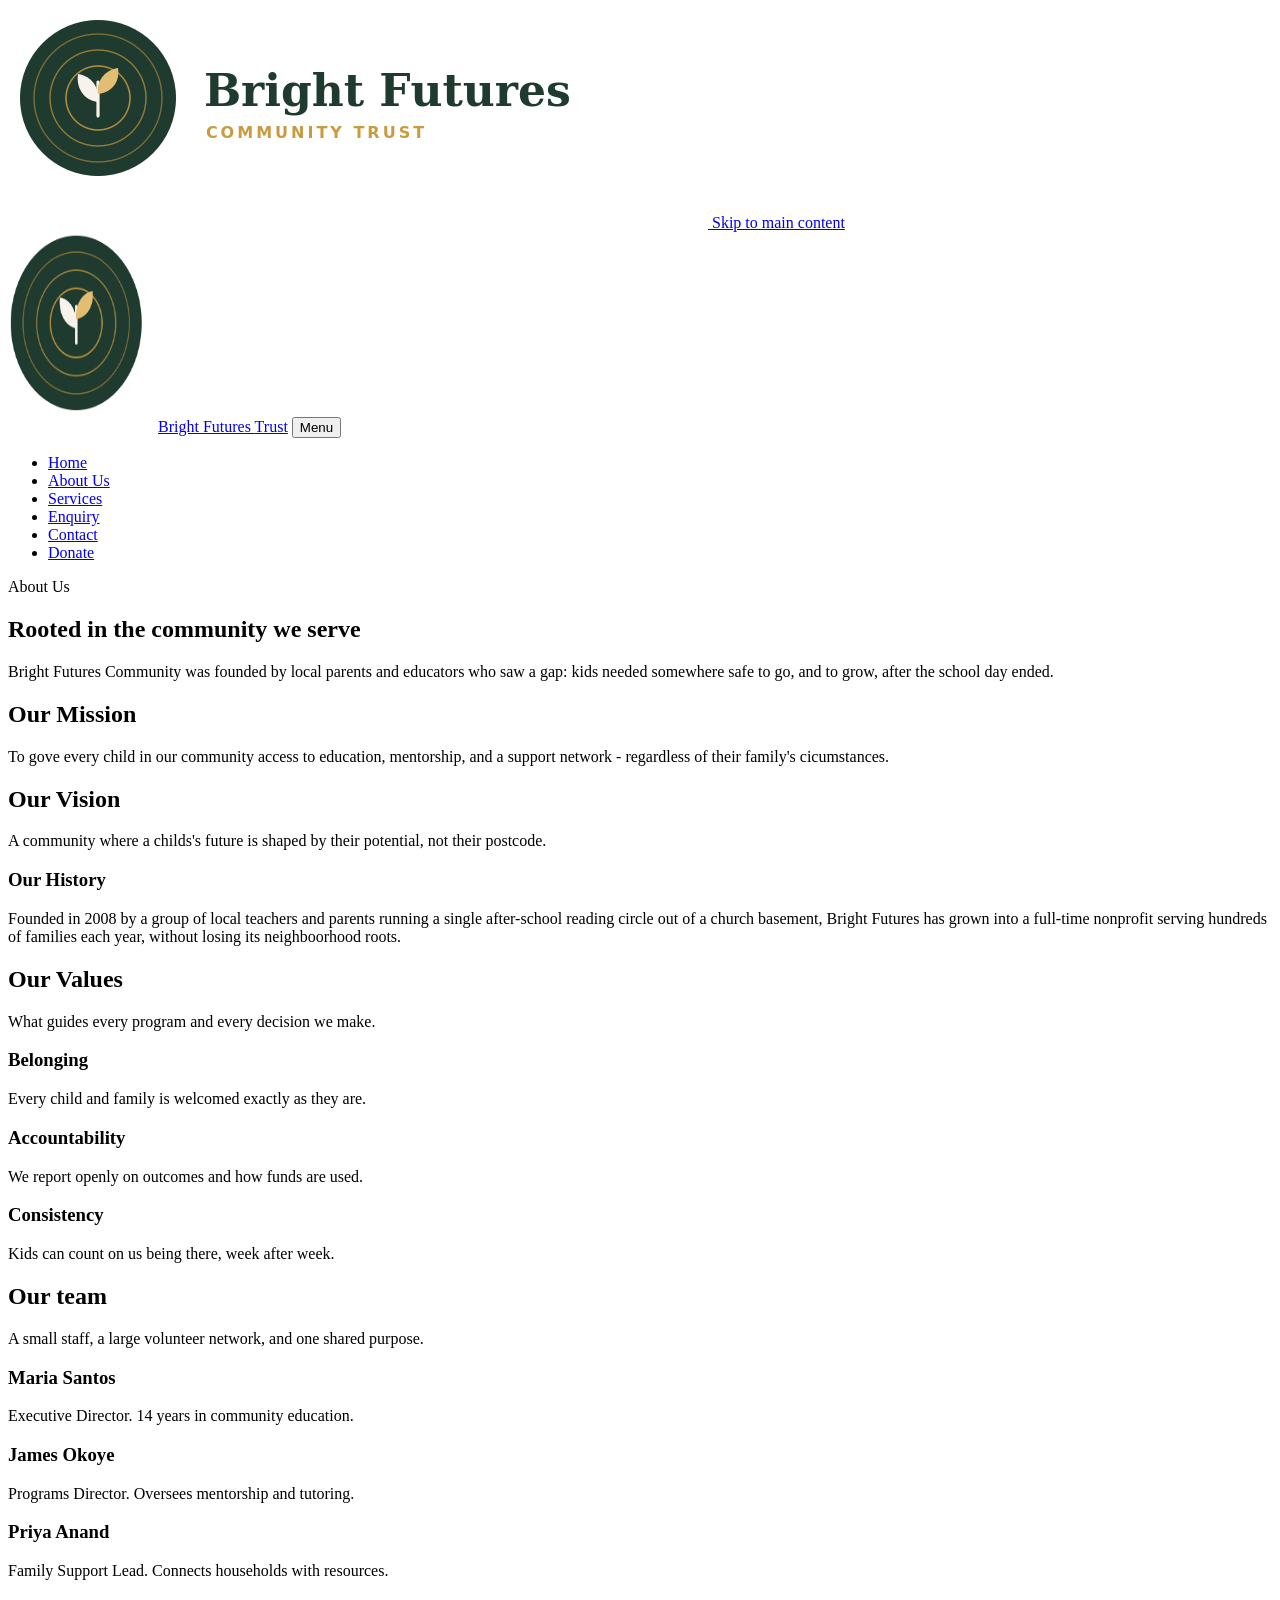
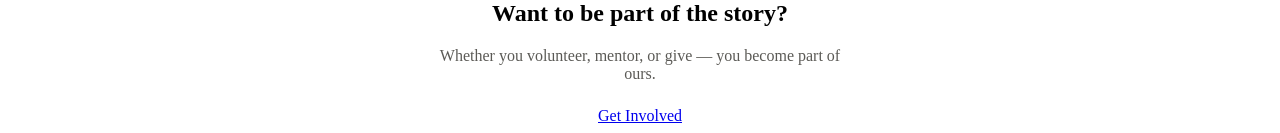
==== about.html @ 19607c4e "Code2.0" ====
<!DOCTYPE html>
<html lang="en">
    <head>
        <meta charset="UTF-8">
        <meta name="viewport" content="width=device-width, initial-scale=1.0">
    <title>Home | Bright Futures Community Trust</title>
    <meta name="description" content="Bright Futures Community Trust is a non-profit organization dedicated to supporting and empowering communities through various initiatives and programs.">
   <a class="icon" type="image.png" href="Images/Logo Name.png">
    <img src="Images\Logo Name.png" alt="Bright Future Community Trust Logo">
    </a>
    </head>
    <body>
      
        <a class="skip-link" href="#main">Skip to main content</a>
 
<header class="site-header">
  <nav class="nav-bar" aria-label="Primary">
    <a class="logo" href="index.html"><img src="Images/Logo Icon.png" alt="" width="150" height="200">Bright Futures <span>Trust</span></a>
    <button class="nav-toggle" aria-label="Toggle menu">Menu</button>
    <ul class="nav-links">
      <li><a href="index.html" aria-current="page">Home</a></li>
      <li><a href="about.html">About Us</a></li>
      <li><a href="services.html">Services</a></li>
      <li><a href="enquiry.html">Enquiry</a></li>
      <li><a href="contact.html">Contact</a></li>
      <li><a class="nav-donate" href="enquiry.html">Donate</a></li>
    </ul>
  </nav>
</header>

<main id="main">

    <section class="page-header">
        <div class="wrap">
            <p class="eyebrow">About Us</p>
            <h1>Rooted in the community we serve</h1>
            <p>Bright Futures Community was founded by local parents and educators who saw a gap: kids needed somewhere safe to go, and to grow, after the school day ended.</p>

        </div>
    </section>

    <section class="section">
        <div class="wrap grid-2">
            <div>
                <h2>Our Mission</h2>
                <p>To gove every child in our community access to education, mentorship, and a support network - regardless of their family's cicumstances.</p>
                <h2>Our Vision</h2>
                <p>A community where a childs's future is shaped by their potential, not their postcode.</p>
            
            </div>
            <div class="card">
                <h3>Our History</h3>
                <p>Founded in 2008 by a group of local teachers and parents running a single after-school reading circle out of a church basement, Bright Futures has grown into a full-time nonprofit serving hundreds of families each year, without losing its neighboorhood roots.</p>
            </div>
        </div>
    </section>

    <section class="section section-alt">
        <div class="wrap">
            <h2>Our Values</h2>
            <p>What guides every program and every decision we make.</p>
        </div>
        <div class="grid-3">
            <h3>Belonging</h3>
             <p>Every child and family is welcomed exactly as they are.</p>
        </div>
        <div class="card">
          <h3>Accountability</h3>
          <p>We report openly on outcomes and how funds are used.</p>
        </div>
        <div class="card">
          <h3>Consistency</h3>
          <p>Kids can count on us being there, week after week.</p>
        </div>
      </div>
    </div>
  </section>

    <section class="section">
    <div class="wrap">
      <div class="section-title">
        <h2>Our team</h2>
        <p>A small staff, a large volunteer network, and one shared purpose.</p>
      </div>
      <div class="grid-3">
        <div class="card">
          <h3>Maria Santos</h3>
          <p>Executive Director. 14 years in community education.</p>
        </div>
        <div class="card">
          <h3>James Okoye</h3>
          <p>Programs Director. Oversees mentorship and tutoring.</p>
        </div>
        <div class="card">
          <h3>Priya Anand</h3>
          <p>Family Support Lead. Connects households with resources.</p>
        </div>
      </div>
    </div>
  </section>

  <section class="section section-alt">
    <div class="wrap" style="text-align:center;">
      <h2>Want to be part of the story?</h2>
      <p style="max-width:52ch;margin:0 auto 24px;color:#5B5A56;">Whether you volunteer, mentor, or give — you become part of ours.</p>
      <a class="btn btn-primary" href="enquiry.html">Get Involved</a>
    </div>
  </section>

</main>
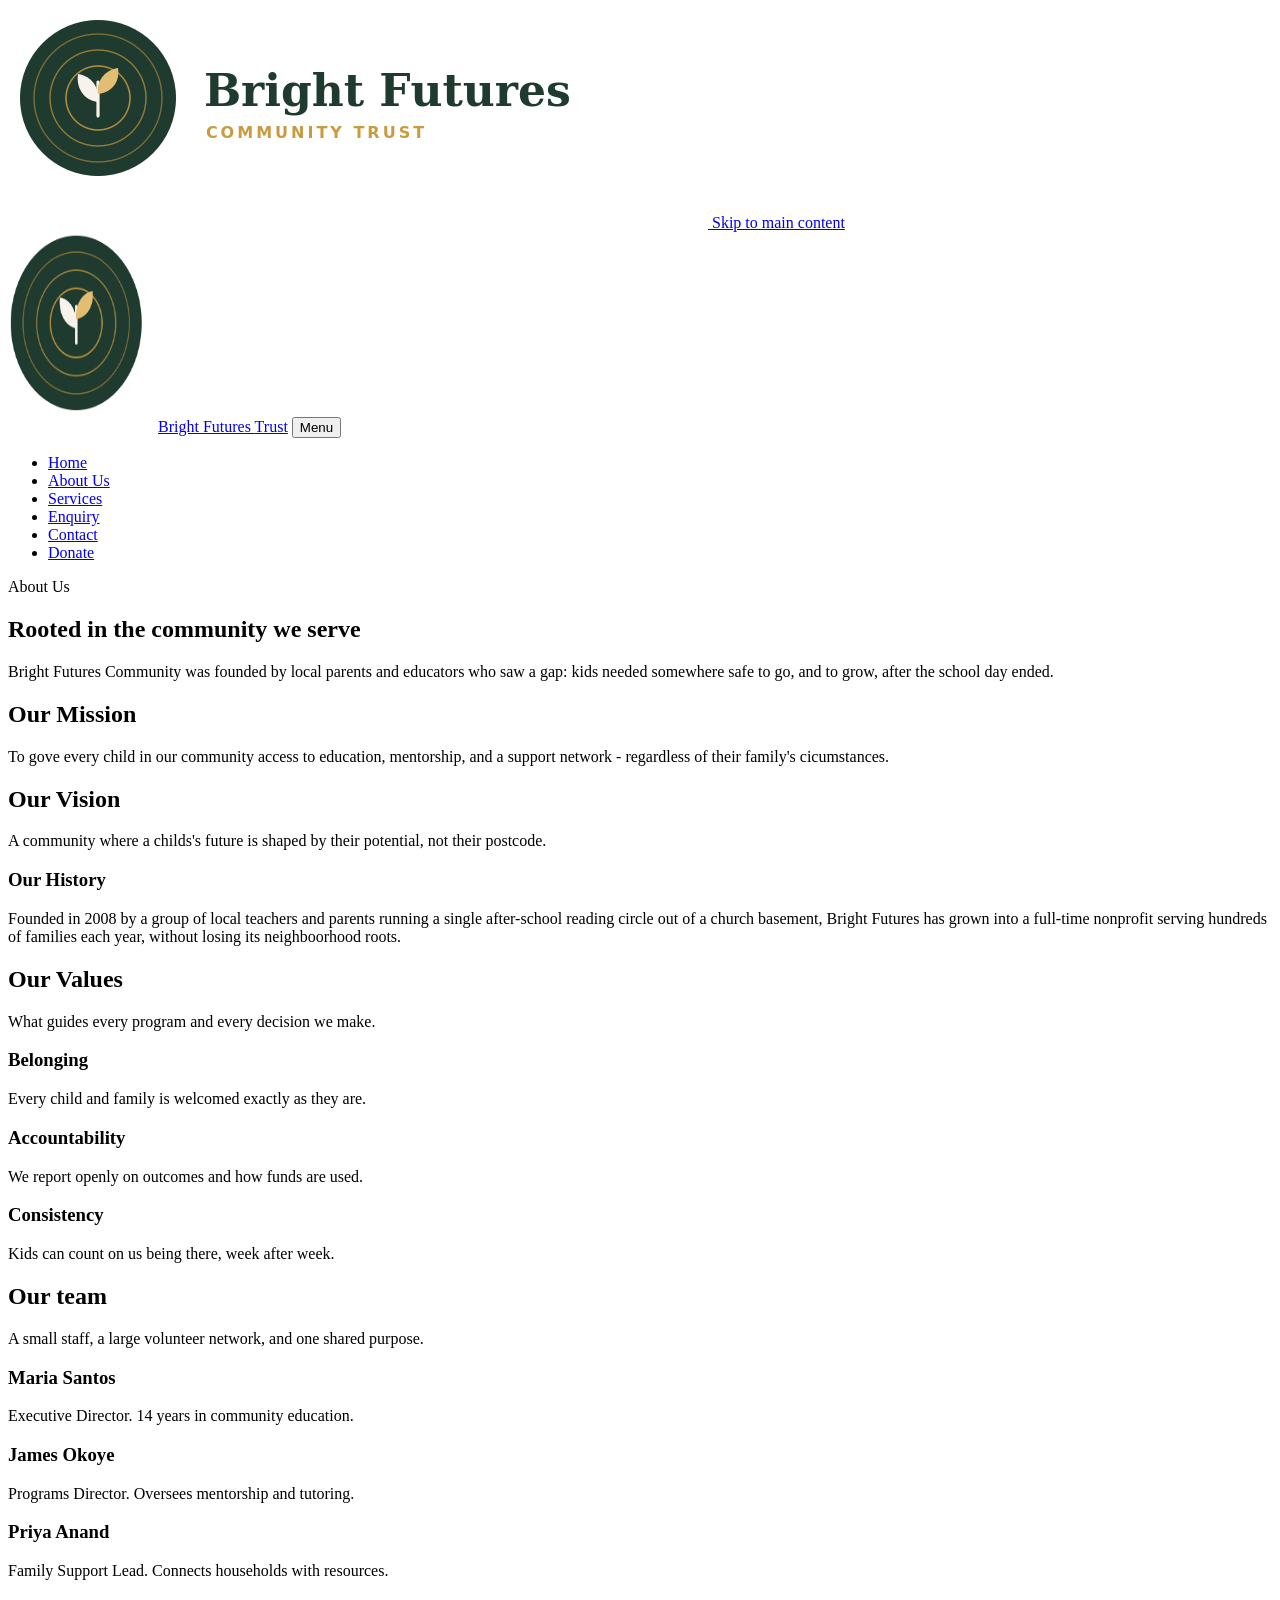
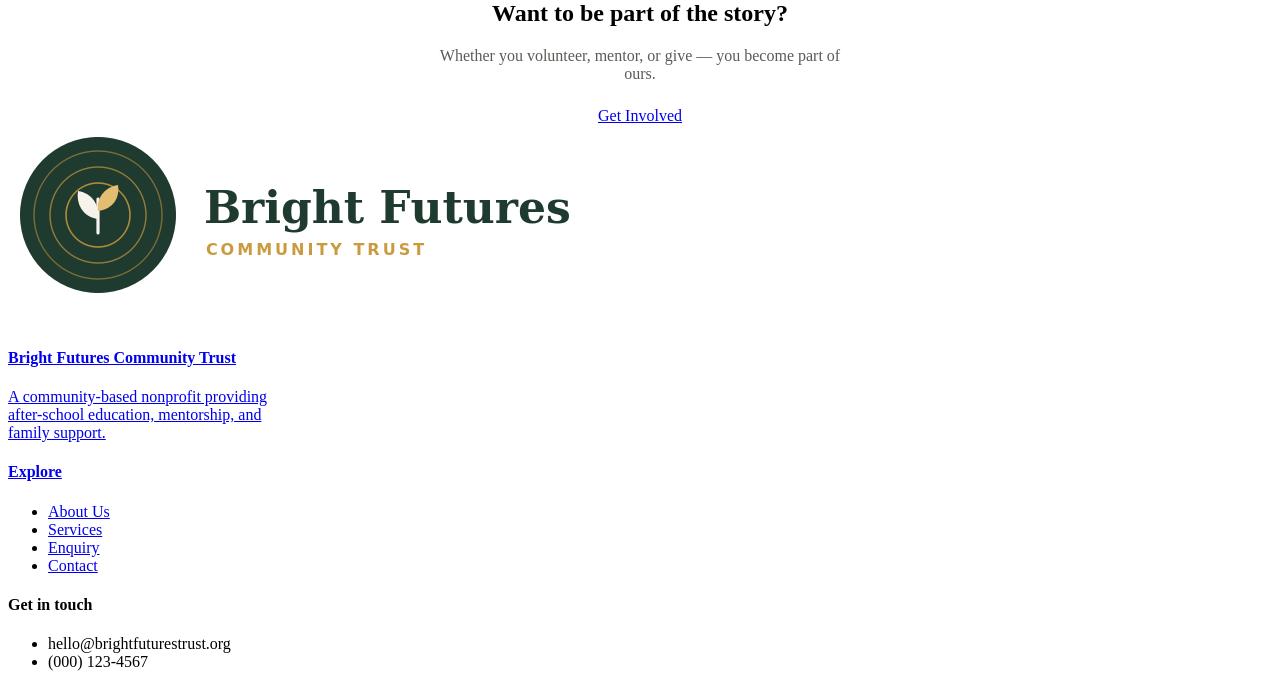
==== commit 399cfca4: "Code 20:22" ====
--- a/about.html
+++ b/about.html
@@ -3,7 +3,7 @@
     <head>
         <meta charset="UTF-8">
         <meta name="viewport" content="width=device-width, initial-scale=1.0">
-    <title>Home | Bright Futures Community Trust</title>
+    <title>About Us | Bright Futures Community Trust</title>
     <meta name="description" content="Bright Futures Community Trust is a non-profit organization dedicated to supporting and empowering communities through various initiatives and programs.">
    <a class="icon" type="image.png" href="Images/Logo Name.png">
     <img src="Images\Logo Name.png" alt="Bright Future Community Trust Logo">
@@ -109,3 +109,35 @@
 
 </main>
 
+<footer class="site-footer">
+  <div class="wrap">
+    <div class="footer-grid">
+      <div>
+        <a class="icon" type="image.png" href="Images/Logo Name.png">
+    <img src="Images\Logo Name.png" alt="Bright Future Community Trust Logo">
+        <h4 style="margin-top:0;">Bright Futures Community Trust</h4>
+        <p style="max-width:34ch;">A community-based nonprofit providing after-school education, mentorship, and family support.</p>
+      </div>
+      <div>
+        <h4>Explore</h4>
+        <ul>
+          <li><a href="about.html">About Us</a></li>
+          <li><a href="services.html">Services</a></li>
+          <li><a href="enquiry.html">Enquiry</a></li>
+          <li><a href="contact.html">Contact</a></li>
+        </ul>
+      </div>
+      <div>
+        <h4>Get in touch</h4>
+        <ul>
+          <li>hello@brightfuturestrust.org</li>
+          <li>(000) 123-4567</li>
+        </ul>
+      </div>
+    </div>
+   
+  </div>
+</footer>
+    
+</body>
+</html>
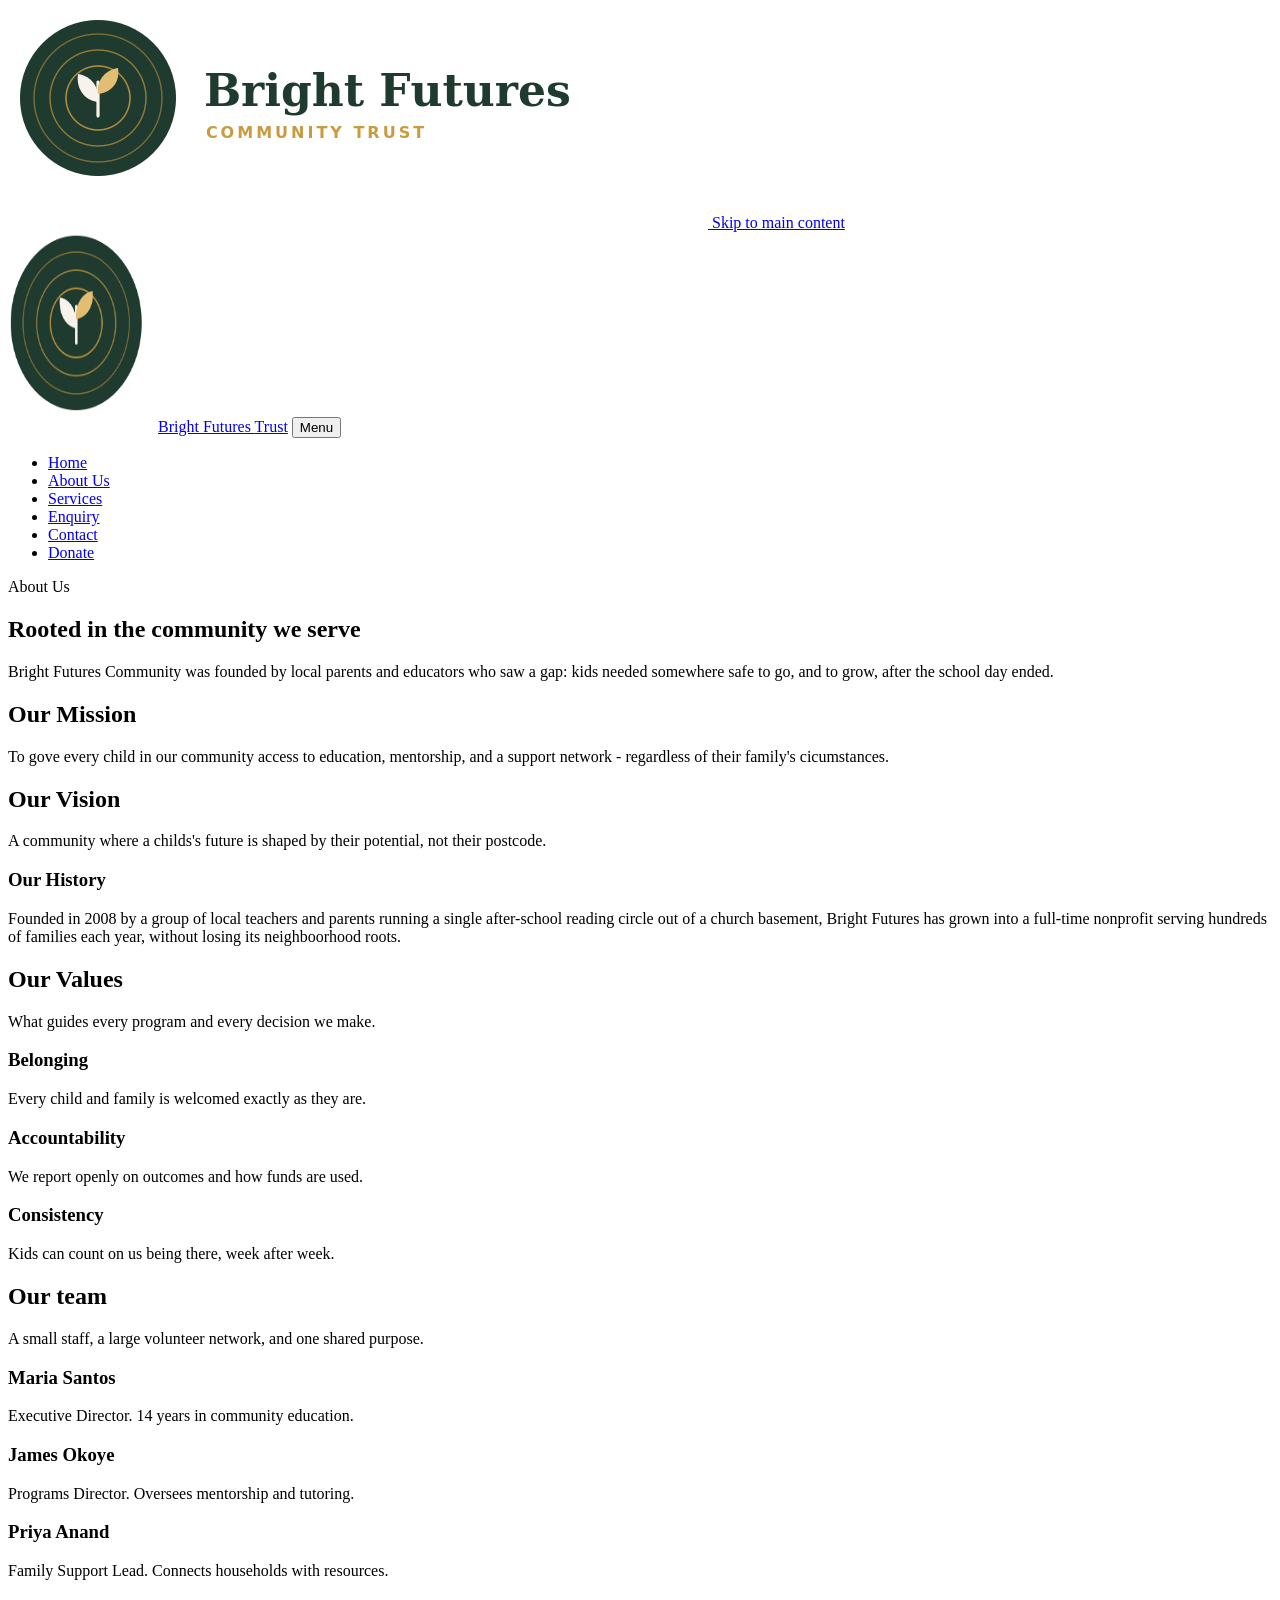
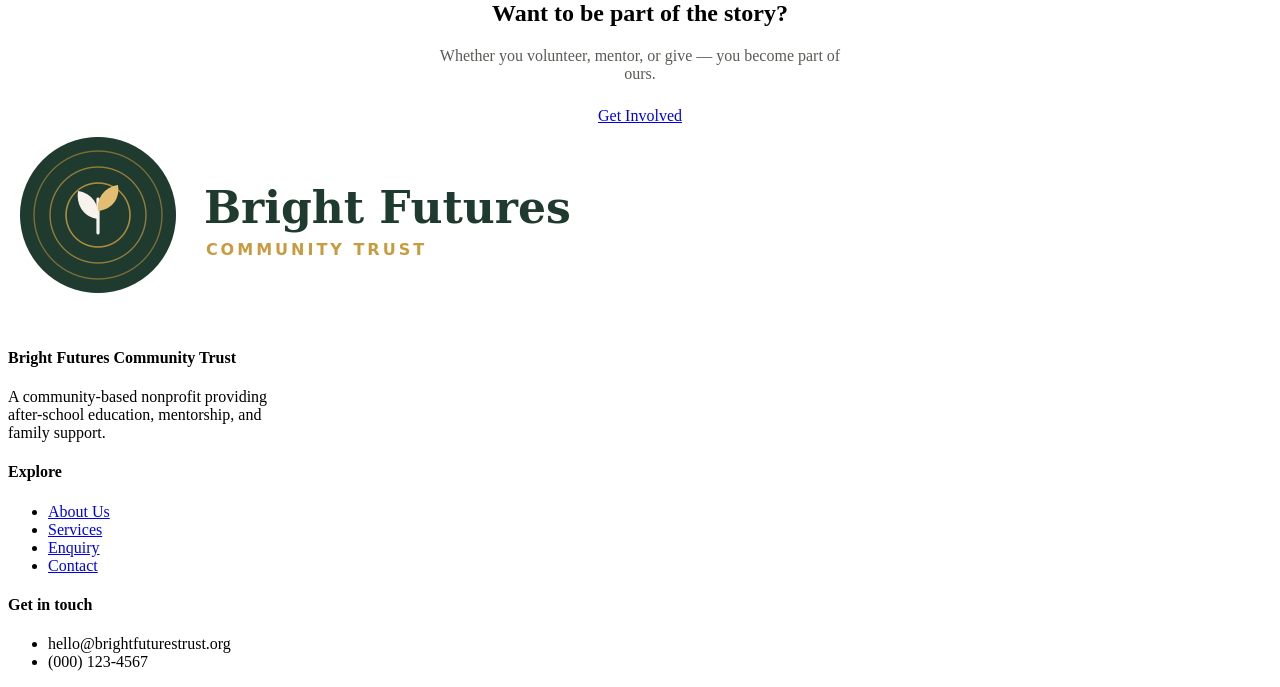
==== commit 7aefc2fb: "Fix footer logo link and adjust indentation for consistency" ====
--- a/about.html
+++ b/about.html
@@ -114,7 +114,8 @@
     <div class="footer-grid">
       <div>
         <a class="icon" type="image.png" href="Images/Logo Name.png">
-    <img src="Images\Logo Name.png" alt="Bright Future Community Trust Logo">
+          <img src="Images/Logo Name.png" alt="Bright Future Community Trust Logo">
+        </a>
         <h4 style="margin-top:0;">Bright Futures Community Trust</h4>
         <p style="max-width:34ch;">A community-based nonprofit providing after-school education, mentorship, and family support.</p>
       </div>
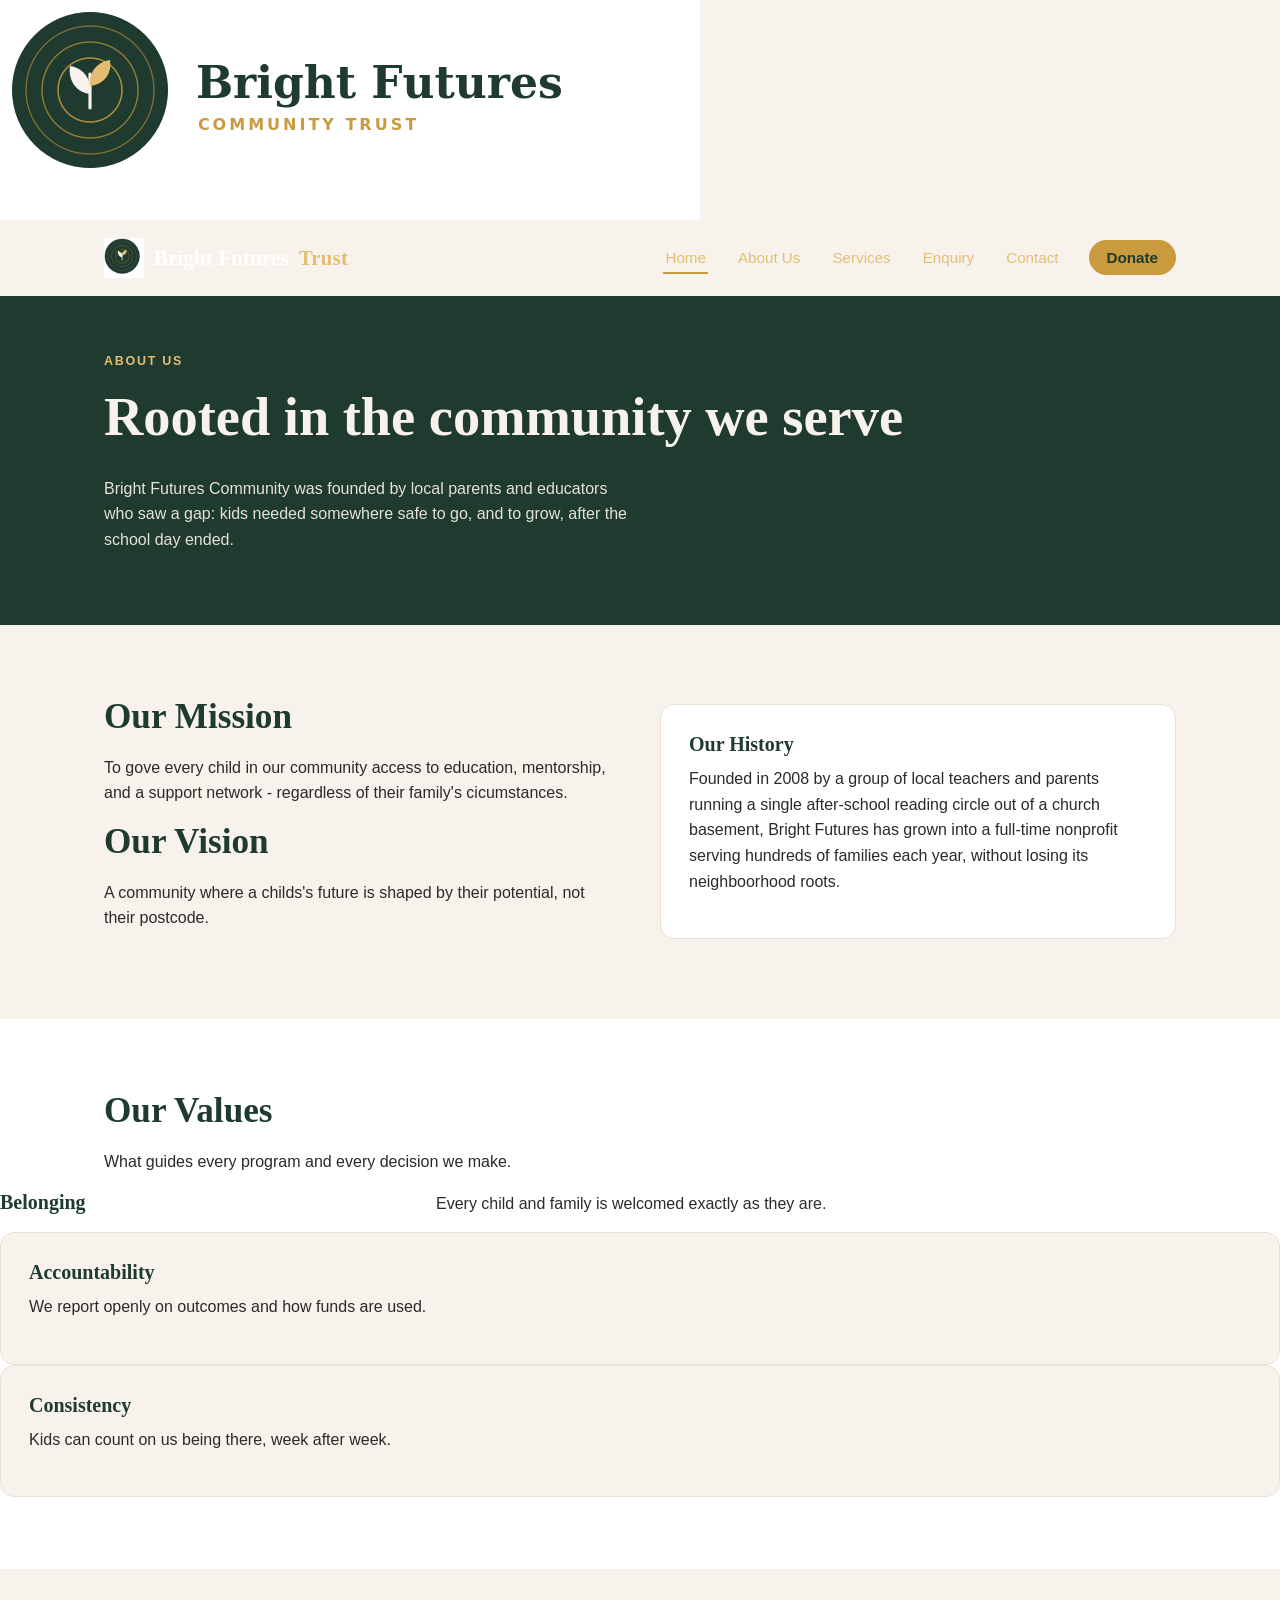
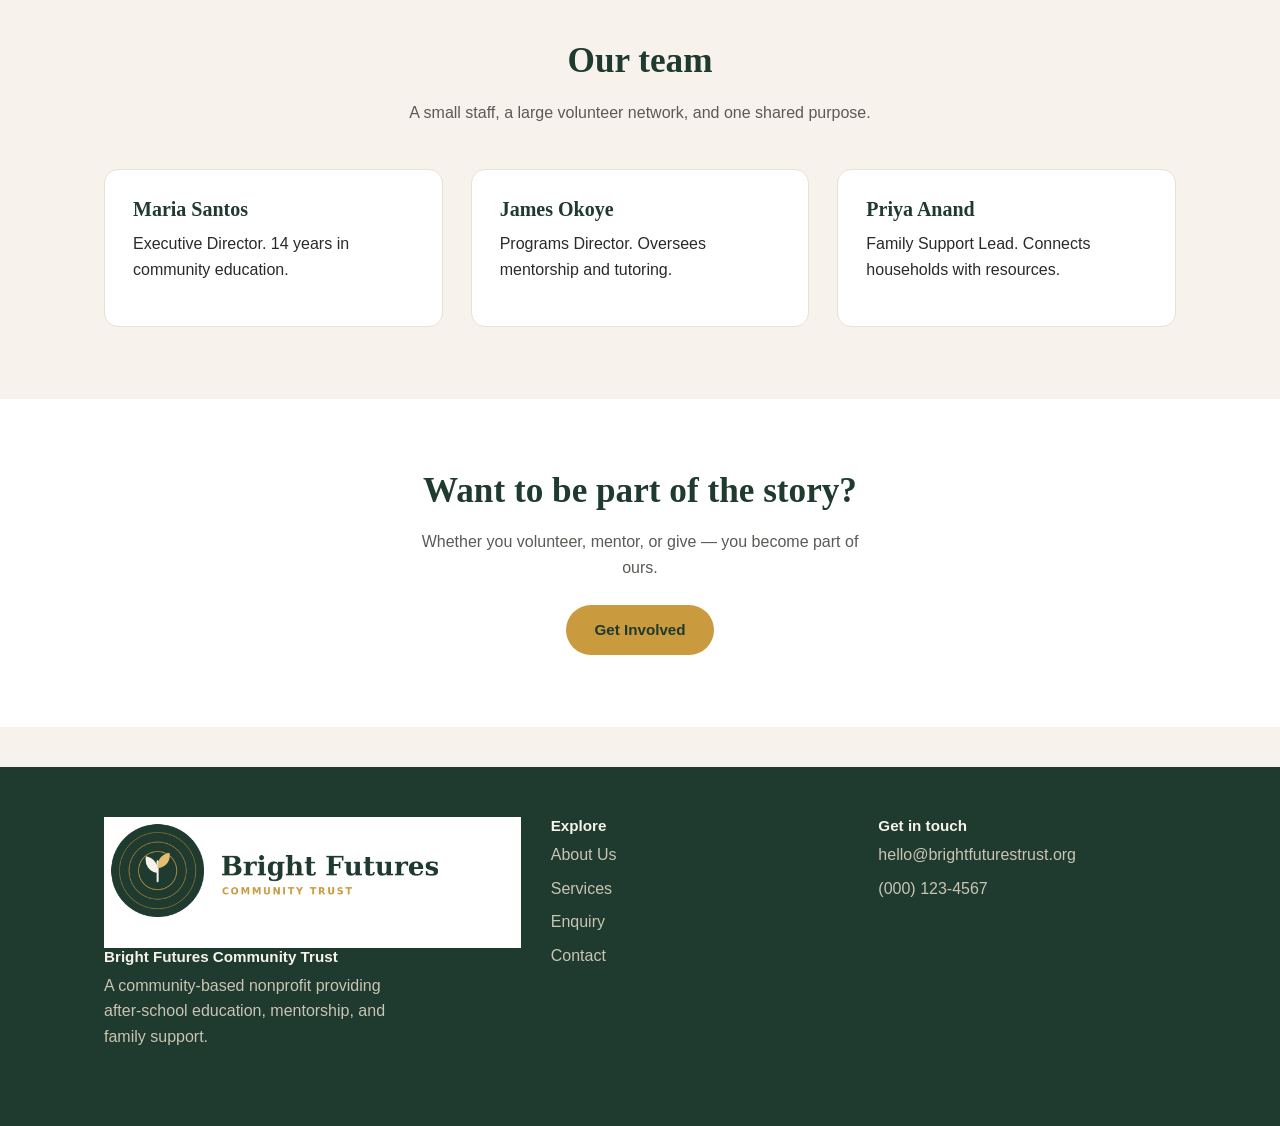
==== commit 7d6cd486: "Add stylesheet link to HTML files and update color in CSS for navigation links" ====
--- a/about.html
+++ b/about.html
@@ -5,6 +5,7 @@
         <meta name="viewport" content="width=device-width, initial-scale=1.0">
     <title>About Us | Bright Futures Community Trust</title>
     <meta name="description" content="Bright Futures Community Trust is a non-profit organization dedicated to supporting and empowering communities through various initiatives and programs.">
+    <link rel="stylesheet" href="style.css">
    <a class="icon" type="image.png" href="Images/Logo Name.png">
     <img src="Images\Logo Name.png" alt="Bright Future Community Trust Logo">
     </a>
--- a/style.css
+++ b/style.css
@@ -0,0 +1,450 @@
+@import url('https://fonts.googleapis.com/css2?family=Fraunces:opsz,wght@9..144,400;9..144,600;9..144,700&family=Inter:wght@400;500;600;700&display=swap');
+
+:root {
+    --forest: #1F3A2E;
+    --forest-light:#2C4F3D;
+    --gold: #C99A3E;
+    --gold-light: #E3BE72;
+    --cream: #F7F3EC;
+    --charcoal: #2B2A28;
+    --sage: #7C9885;
+    --white: #FFFFFF;
+    --max-width: 1120px;
+
+}
+
+* { box-sizing: border-box; }
+ 
+html { scroll-behavior: smooth; }
+ 
+body {
+  margin: 0;
+  font-family: 'Inter', sans-serif;
+  color: var(--charcoal);
+  background: var(--cream);
+  line-height: 1.6;
+}
+
+h1, h2, h3, h4 {
+  font-family: 'Fraunces', serif;
+  color: var(--forest);
+  margin: 0 0 0.5em;
+  line-height: 1.15;
+}
+ 
+h1 { font-size: clamp(2.2rem, 5vw, 3.4rem); font-weight: 600; }
+h2 { font-size: clamp(1.6rem, 3vw, 2.2rem); font-weight: 600; }
+h3 { font-size: 1.25rem; font-weight: 600; }
+
+p { margin: 0 0 1em; }
+
+a {color: inherit; }
+
+img { max-width: 100%; display: block; }
+
+.wrap {
+  max-width: var(--max-width);
+  margin: 0 auto;
+  padding: 0 24px;
+}
+
+.skip-link {
+  position: absolute;
+  top: -999px;
+  left: 0;
+  background: var(--gold);
+  color: var(--forest);
+  padding: 10px 16px;
+  z-index: 100;
+}
+.skip-link:focus { left:16px; top:16px; }
+
+.siteheader {
+  background: var(--forest);
+  color: var(--cream);
+  position: sticky;
+  top: 0;
+  z-index: 55;
+}
+
+.nav-bar { 
+  display: flex;
+  align-items: center;
+  justify-content: space-between;
+  padding: 18px 24px;
+  max-width: var(--max-width);
+  margin: 0 auto;
+}
+
+.logo {
+  font-family: 'Fraunces', serif;
+  font-size: 1.3rem;
+  font-weight: 700;
+ color: var(--white);
+  text-decoration: none;
+  letter-spacing: 0.01em;
+  display: flex;
+  align-items: center;
+  gap: 10px; 
+}
+.logo img {
+  width: auto;
+  height: 40px;
+  object-fit: block;
+}
+.logo span { color: var(--gold-light); }
+
+.nav-links {
+  list-style: none;
+  display: flex;
+  gap: 28px;
+  margin: 0;
+  padding: 0;
+}
+
+.nav-links a {
+  text-decoration: none;
+  color: var(--gold-light);
+  font-weight: 500;
+  font-size: 0.95rem;
+  padding: 6px 2px;
+  border-bottom: 2px solid transparent;
+  transition: border-color 0.2s ease;
+}
+
+.nav-links a:hover,
+.nav-links a[aria-current="page"] {
+  border-bottom-color: var(--gold);
+}
+
+.nav-donate {
+  background: var(--gold);
+  color: var(--forest) !important;
+  padding: 9px 18px !important;
+  border-radius: 999px;
+  border-bottom: none !important;
+  font-weight: 700 !important;
+}
+.nav-donate:hover { background: var(--gold-light); }
+
+.nav-toggle {
+  display: none;
+  background: none;
+  border: 1px solid var(--cream);
+  color: var(--cream);
+  padding: 8px 12px;
+  border-radius: 6px;
+  font-size: 0.9rem;
+}
+
+.hero {
+  background: linear-gradient(180deg, var(--forest) 0%, var(--forest-light) 100%);
+  color: var(--cream);
+  padding: 80px 0 100px;
+  position: relative;
+  overflow: hidden;
+}
+
+.hero-inner {
+  max-width: var(--max-width);
+  margin: 0 auto;
+  padding: 0 24px;
+  display: grid;
+  grid-template-columns: 1,1fr 0.9fr;
+  gap: 40px;
+  align-items: center;
+  position: relative;
+  z-index: 2;
+}
+
+.eyebrow {
+  text-transform: uppercase;
+  letter-spacing: 0.14em;
+  font-size: 0.78rem;
+  color: var(--gold-light);
+  font-weight: 700;
+  margin-bottom: 14px;
+}
+ 
+.hero h1,
+.page-header h1 {
+  color: var(--cream);
+}
+ 
+.hero p.lead {
+  font-size: 1.1rem;
+  color: #E7E2D6;
+  max-width: 46ch;
+}
+ 
+.btn {
+  display: inline-block;
+  text-decoration: none;
+  font-weight: 700;
+  padding: 13px 28px;
+  border-radius: 999px;
+  font-size: 0.95rem;
+  transition: transform 0.15s ease, background 0.2s ease;
+}
+.btn:hover { transform: translateY(-1px); }
+ 
+.btn-primary { background: var(--gold); color: var(--forest); }
+.btn-primary:hover { background: var(--gold-light); }
+ 
+.btn-outline {
+  background: transparent;
+  border: 1.5px solid var(--cream);
+  color: var(--cream);
+  margin-left: 12px;
+}
+.btn-outline:hover { background: rgba(255,255,255,0.1); }
+
+.cta-row { margin-top: 30px; }
+
+.section { padding: 72px 0; }
+.section-alt { background: var(--white); }
+.section-title { text-align: center; max-width: 640px; margin: 0 auto 44px; }
+.section-title p { color: #5B5A56; }
+ 
+.grid-3 {
+  display: grid;
+  grid-template-columns: repeat(3, 1fr);
+  gap: 28px;
+}
+ 
+.grid-2 {
+  display: grid;
+  grid-template-columns: 1fr 1fr;
+  gap: 40px;
+  align-items: center;
+}
+ 
+.card {
+  background: var(--white);
+  border: 1px solid #E7E1D3;
+  border-radius: 14px;
+  padding: 28px;
+}
+.section-alt .card { background: var(--cream); border-color: #E9E3D6; }
+ 
+.card .num {
+  font-family: 'Fraunces', serif;
+  font-size: 2.2rem;
+  color: var(--gold);
+  font-weight: 700;
+  display: block;
+  margin-bottom: 6px;
+}
+
+.stats-strip {
+  background: var(--sage);
+  color: var(--forest);
+  padding: 40px 0;
+}
+.stats-strip .grid-3 { text-align: center; }
+.stats-strip .num {
+  font-family: 'Fraunces', serif;
+  font-size: 2.4rem;
+  font-weight: 700;
+  color: var(--forest);
+}
+.stats-strip .label { font-size: 0.9rem; font-weight: 600; }
+
+.quote {
+  border-left: 4px solid var(--gold);
+  padding-left: 24px;
+  font-family: 'Fraunces', serif;
+  font-size: 1.3rem;
+  font-style: italic;
+  color: var(--forest);
+  max-width: 720px;
+  margin: 0 auto;
+}
+.quote cite {
+  display: block;
+  font-family: 'Inter', sans-serif;
+  font-style: normal;
+  font-size: 0.9rem;
+  color: #5B5A56;
+  margin-top: 12px;
+}
+
+.form-card {
+  background: var(--white);
+  border: 1px solid #E7E1D3;
+  border-radius: 16px;
+  padding: 40px;
+  max-width: 640px;
+  margin: 0 auto;
+}
+ 
+.form-row { margin-bottom: 20px; }
+ 
+label {
+  display: block;
+  font-weight: 600;
+  margin-bottom: 6px;
+  font-size: 0.92rem;
+  color: var(--forest);
+}
+ 
+input, select, textarea {
+  width: 100%;
+  padding: 12px 14px;
+  border: 1.5px solid #D9D2C0;
+  border-radius: 8px;
+  font-family: 'Inter', sans-serif;
+  font-size: 0.95rem;
+  background: var(--cream);
+  color: var(--charcoal);
+}
+ 
+input:focus, select:focus, textarea:focus {
+  outline: 3px solid var(--gold-light);
+  outline-offset: 1px;
+  border-color: var(--gold);
+}
+ 
+fieldset {
+  border: none;
+  padding: 0;
+  margin: 0 0 20px;
+}
+ 
+fieldset legend {
+  font-weight: 600;
+  color: var(--forest);
+  margin-bottom: 8px;
+  padding: 0;
+}
+ 
+.radio-group { display: flex; gap: 20px; flex-wrap: wrap; }
+.radio-group label {
+  display: flex;
+  align-items: center;
+  gap: 8px;
+  font-weight: 500;
+  margin: 0;
+}
+.radio-group input { width: auto; }
+ 
+.required { color: var(--gold); }
+
+.info-list { list-style: none; padding: 0; margin: 0; }
+.info-list li {
+  display: flex;
+  gap: 14px;
+  padding: 14px 0;
+  border-bottom: 1px solid #E7E1D3;
+}
+.info-list .tag {
+  font-weight: 700;
+  color: var(--forest);
+  min-width: 90px;
+}
+ 
+.map-placeholder {
+  background: var(--sage);
+  border-radius: 14px;
+  height: 320px;
+  display: flex;
+  align-items: center;
+  justify-content: center;
+  color: var(--forest);
+  font-weight: 600;
+  text-align: center;
+  padding: 20px;
+}
+
+.site-footer {
+  background: var(--forest);
+  color: #C9C4B4;
+  padding: 50px 0 30px;
+  margin-top: 40px;
+}
+.footer-grid {
+  display: grid;
+  grid-template-columns: 1.4fr 1fr 1fr;
+  gap: 30px;
+  margin-bottom: 30px;
+}
+.footer-grid h4 { color: var(--cream); font-family: 'Inter', sans-serif; font-size: 0.95rem; }
+.footer-grid ul { list-style: none; padding: 0; margin: 0; }
+.footer-grid li { margin-bottom: 8px; }
+.footer-grid a { text-decoration: none; color: #C9C4B4; }
+.footer-grid a:hover { color: var(--gold-light); }
+.footer-bottom {
+  border-top: 1px solid rgba(255,255,255,0.12);
+  padding-top: 20px;
+  font-size: 0.85rem;
+  display: flex;
+  justify-content: space-between;
+  flex-wrap: wrap;
+  gap: 10px;
+}
+ 
+/* Page header (non-home pages) */
+.page-header {
+  background: var(--forest);
+  color: var(--cream);
+  padding: 56px 0;
+}
+.page-header .eyebrow { color: var(--gold-light); }
+.page-header p { color: #E7E2D6; max-width: 60ch; }
+
+@media (max-width: 1024px) {
+  .grid-3 { grid-template-columns: repeat(2, 1fr); }
+  .footer-grid { grid-template-columns: 1fr 1fr; }
+  .hero-inner { gap: 28px; }
+  .rings { width: 320px; height: 320px; right: -90px; }
+  .section { padding: 60px 0; }
+}
+
+@media (max-width: 900px) {
+  .nav-links {
+    display: none;
+    flex-direction: column;
+    position: absolute;
+    top: 100%;
+    left: 0;
+    right: 0;
+    background: var(--forest);
+    padding: 20px 24px 24px;
+    gap: 16px;
+    box-shadow: 0 12px 20px rgba(0,0,0,0.18);
+    border-top: 1px solid rgba(255,255,255,0.12);
+  }
+  .nav-links.is-open { display: flex; }
+  .nav-links a { padding: 8px 2px; }
+  .nav-donate { align-self: flex-start; }
+  .nav-toggle { display: inline-block; }
+ 
+  .hero-inner { grid-template-columns: 1fr; }
+  .rings { display: none; }
+}
+
+@media (max-width: 600px) {
+  .wrap { padding: 0 16px; }
+  .nav-bar { padding: 14px 16px; }
+ 
+  .hero { padding: 48px 0 56px; }
+  .hero-inner { padding: 0 16px; }
+  .cta-row { display: flex; flex-direction: column; align-items: stretch; gap: 10px; }
+  .btn-outline { margin-left: 0; }
+ 
+  .section { padding: 44px 0; }
+  .grid-3, .grid-2 { grid-template-columns: 1fr; }
+  .footer-grid { grid-template-columns: 1fr; }
+ 
+  .card { padding: 20px; }
+  .form-card { padding: 24px; max-width: 100%; }
+  .radio-group { gap: 12px 20px; }
+ 
+  .page-header { padding: 40px 0; }
+  .map-placeholder { height: 220px; }
+}
+ 
+@media (prefers-reduced-motion: reduce) {
+  html { scroll-behavior: auto; }
+  .btn { transition: none; }
+}
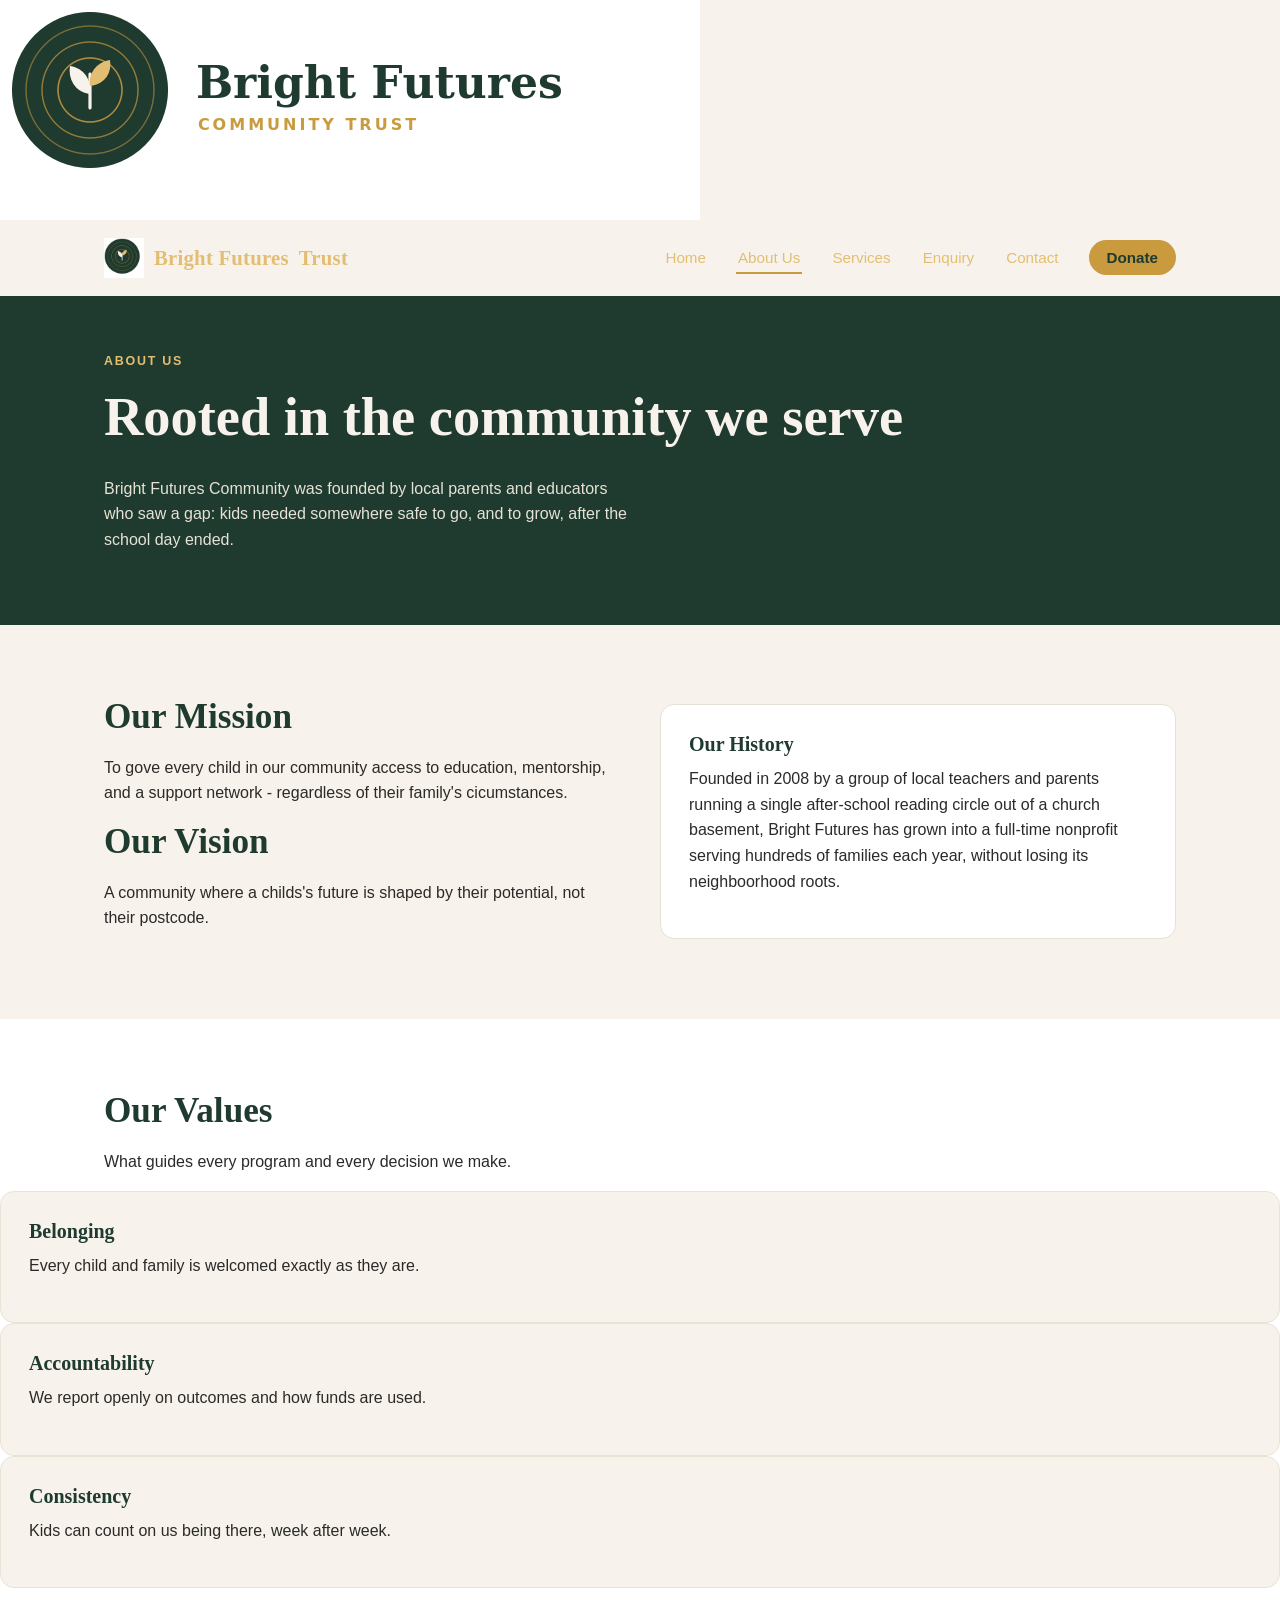
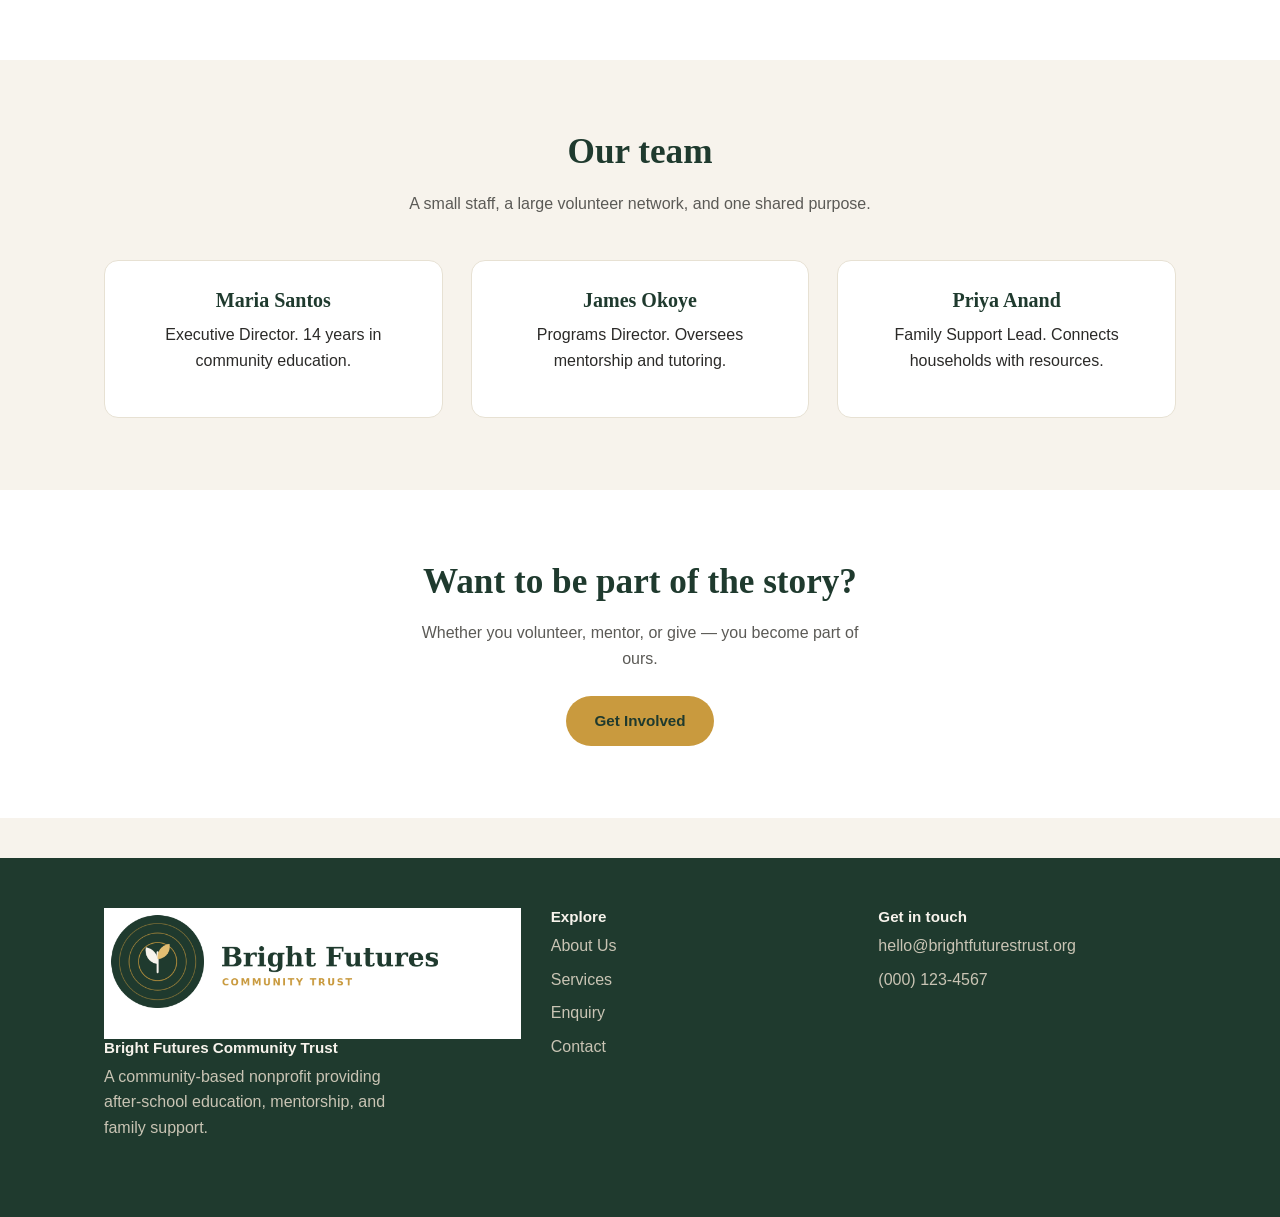
==== commit 256a1d48: "Update navigation links and improve styling for consistency across pages" ====
--- a/about.html
+++ b/about.html
@@ -16,11 +16,11 @@
  
 <header class="site-header">
   <nav class="nav-bar" aria-label="Primary">
-    <a class="logo" href="index.html"><img src="Images/Logo Icon.png" alt="" width="150" height="200">Bright Futures <span>Trust</span></a>
+    <a class="logo" href="index.html"><img src="Images/Logo Icon.png" alt="" width="150" height="200"> Bright Futures <span>Trust</span></a>
     <button class="nav-toggle" aria-label="Toggle menu">Menu</button>
     <ul class="nav-links">
-      <li><a href="index.html" aria-current="page">Home</a></li>
-      <li><a href="about.html">About Us</a></li>
+      <li><a href="index.html" >Home</a></li>
+      <li><a href="about.html" aria-current="page">About Us</a></li>
       <li><a href="services.html">Services</a></li>
       <li><a href="enquiry.html">Enquiry</a></li>
       <li><a href="contact.html">Contact</a></li>
@@ -61,7 +61,7 @@
             <h2>Our Values</h2>
             <p>What guides every program and every decision we make.</p>
         </div>
-        <div class="grid-3">
+        <div class="card">
             <h3>Belonging</h3>
              <p>Every child and family is welcomed exactly as they are.</p>
         </div>
@@ -84,15 +84,15 @@
         <p>A small staff, a large volunteer network, and one shared purpose.</p>
       </div>
       <div class="grid-3">
-        <div class="card">
+        <div class="card" style="text-align:center;">
           <h3>Maria Santos</h3>
           <p>Executive Director. 14 years in community education.</p>
         </div>
-        <div class="card">
+        <div class="card" style="text-align:center;">
           <h3>James Okoye</h3>
           <p>Programs Director. Oversees mentorship and tutoring.</p>
         </div>
-        <div class="card">
+        <div class="card" style="text-align:center;">
           <h3>Priya Anand</h3>
           <p>Family Support Lead. Connects households with resources.</p>
         </div>
--- a/style.css
+++ b/style.css
@@ -80,7 +80,7 @@
   font-family: 'Fraunces', serif;
   font-size: 1.3rem;
   font-weight: 700;
- color: var(--white);
+ color: var(--gold-light);
   text-decoration: none;
   letter-spacing: 0.01em;
   display: flex;
@@ -234,6 +234,7 @@
   font-weight: 700;
   display: block;
   margin-bottom: 6px;
+  
 }
 
 .stats-strip {
